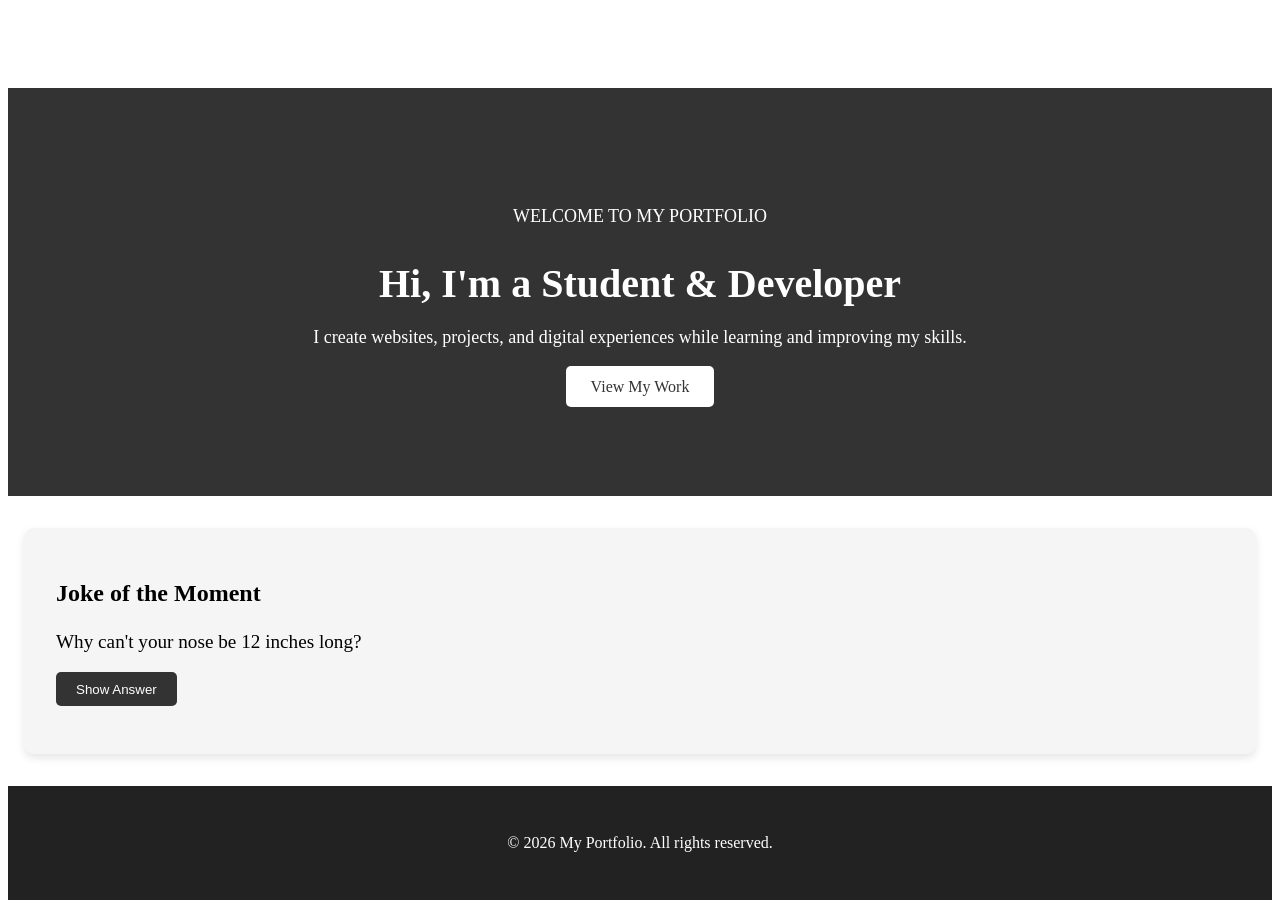
==== index.html @ 24ae62ef "initial commit" ====
<!DOCTYPE html>
<html lang="en">
<head>
    <meta charset="UTF-8">
    <meta name="viewport" content="width=device-width, initial-scale=1.0">
    <title>Document</title>
    <link rel="stylesheet" href="style.css">
</head>
<body>

    <div class="nav-trigger"></div>

   <nav class="navbar">

    <div class="logo">
    <img src="Black and White Simple Personal RS Initials Logo.png" alt="logo">
    <span>My Portfolio</span>
</div>

    <ul>
        <li><a href="index.html">Home</a></li>
        <li><a href="portfolio.html">Works</a></li>
        <li><a href="contact.html">Contact</a></li>
    </ul>

</nav>

    <main class="main-content">
        <section class="hero">
    <div class="hero-content">
        <p class="hero-small">WELCOME TO MY PORTFOLIO</p>

        <h1>Hi, I'm a Student & Developer</h1>

        <p>
            I create websites, projects, and digital experiences
            while learning and improving my skills.
        </p>

        <a href="portfolio.html" class="hero-button">
            View My Work
        </a>
    </div>
</section>

        <section id="riddle">
            <h2>Joke of the Moment</h2>

            <p id="riddle-question">Loading joke...</p>

            <button id="answer-button">
                Show Answer
            </button>

            <p id="riddle-answer"></p>
        </section>

    </main>

    <footer id="footer">
        <p>&copy; 2026 My Portfolio. All rights reserved.</p>
    </footer>

    <script src="script.js"></script>
</body>
</html>
---- style.css ----
.nav-trigger {
    position: fixed;
    left: 0;
    top: 0;
    width: 30px;
    height: 100vh;
    z-index: 1001;
}

.navbar {
    position: fixed;
    left: -200px;
    top: 0;
    width: 200px;
    height: 100vh;
    background-color: #333;
    padding: 2em 1em;
    box-sizing: border-box;
    z-index: 1000;
    transition: left 0.3s ease;
}

.navbar.open {
    left: 0;
}

.navbar ul {
    list-style: none;
    margin: 0;
    padding: 0;
}

.navbar li {
    margin: 1.5em 0;
}

.navbar li a {
    color: #fff;
    text-decoration: none;
    font-size: 1.2em;
}

.main-content {
    padding-top: 5em;
    margin-left: 0;
    width: 100%;
    box-sizing: border-box;
    transition: margin-left 0.3s ease, width 0.3s ease;
}

.main-content.sidebar-open {
    margin-left: 200px;
    width: calc(100% - 200px);
}
.logo {
    display: flex;
    align-items: center;
    gap: 10px;
    color: white;
    font-size: 1.2em;
    font-weight: bold;
    margin-bottom: 2em;
}

.logo img {
    width: 45px;
    height: 45px;
    border-radius: 50%;
    object-fit: cover;
}

.hero {
    background-color: #333;
    color: white;
    text-align: center;
    padding: 100px 20px;
}

.hero h1 {
    font-size: 40px;
    margin-bottom: 20px;
}

.hero p {
    font-size: 18px;
    margin-bottom: 30px;
}

.hero a {
    background-color: white;
    color: #333;
    padding: 12px 25px;
    text-decoration: none;
    border-radius: 5px;
}

.hero a:hover {
    background-color: #ddd;
}

#riddle {
    width: calc(100% - 2em);
    box-sizing: border-box;
    background-color: #f5f5f5;
    padding: 2em;
    margin: 2em 1em;
    border-radius: 10px;
    box-shadow: 0 4px 8px rgba(0, 0, 0, 0.1);
}

#riddle h2 {
    margin-bottom: 1em;
}

#riddle-question {
    font-size: 1.2em;
    margin-bottom: 1em;
}

#answer-button {
    padding: 0.7em 1.5em;
    background-color: #333;
    color: white;
    border: none;
    border-radius: 5px;
    cursor: pointer;
}

#answer-button:hover {
    background-color: #555;
}

#riddle-answer {
    font-weight: bold;
    color: #666;
    margin-top: 1em;
}

#footer {
    background-color: #222;
    color: #fff;
    padding: 2em;
    text-align: center;
    width: 100%;
    box-sizing: border-box;
    transition: margin-left 0.3s ease, width 0.3s ease;
}

#footer.sidebar-open {
    margin-left: 200px;
    width: calc(100% - 200px);
}
.portfolio-header {
    text-align: center;
    padding: 50px 20px 20px;
}

.portfolio-header h1 {
    font-size: 40px;
    margin-bottom: 15px;
}

.portfolio-header p {
    font-size: 18px;
    color: #666;
}

.portfolio-container {
    display: flex;
    flex-wrap: wrap;
    justify-content: center;
    gap: 25px;
    padding: 20px;
}

.portfolio-item {
    background-color: white;
    border: 1px solid #ddd;
    width: 280px;
    padding: 20px;
    box-sizing: border-box;
    box-shadow: 0 4px 8px #ddd;
    text-align: center;
}

.portfolio-item img {
    width: 100%;
    height: 180px;
    object-fit: cover;
}

.portfolio-item h2 {
    margin: 15px 0 10px;
}

.portfolio-item p {
    color: #666;
    line-height: 1.5;
}

.project-button {
    display: inline-block;
    margin-top: 15px;
    padding: 10px 20px;
    background-color: #333;
    color: white;
    text-decoration: none;
    border-radius: 5px;
}

.project-button:hover {
    background-color: #555;
}
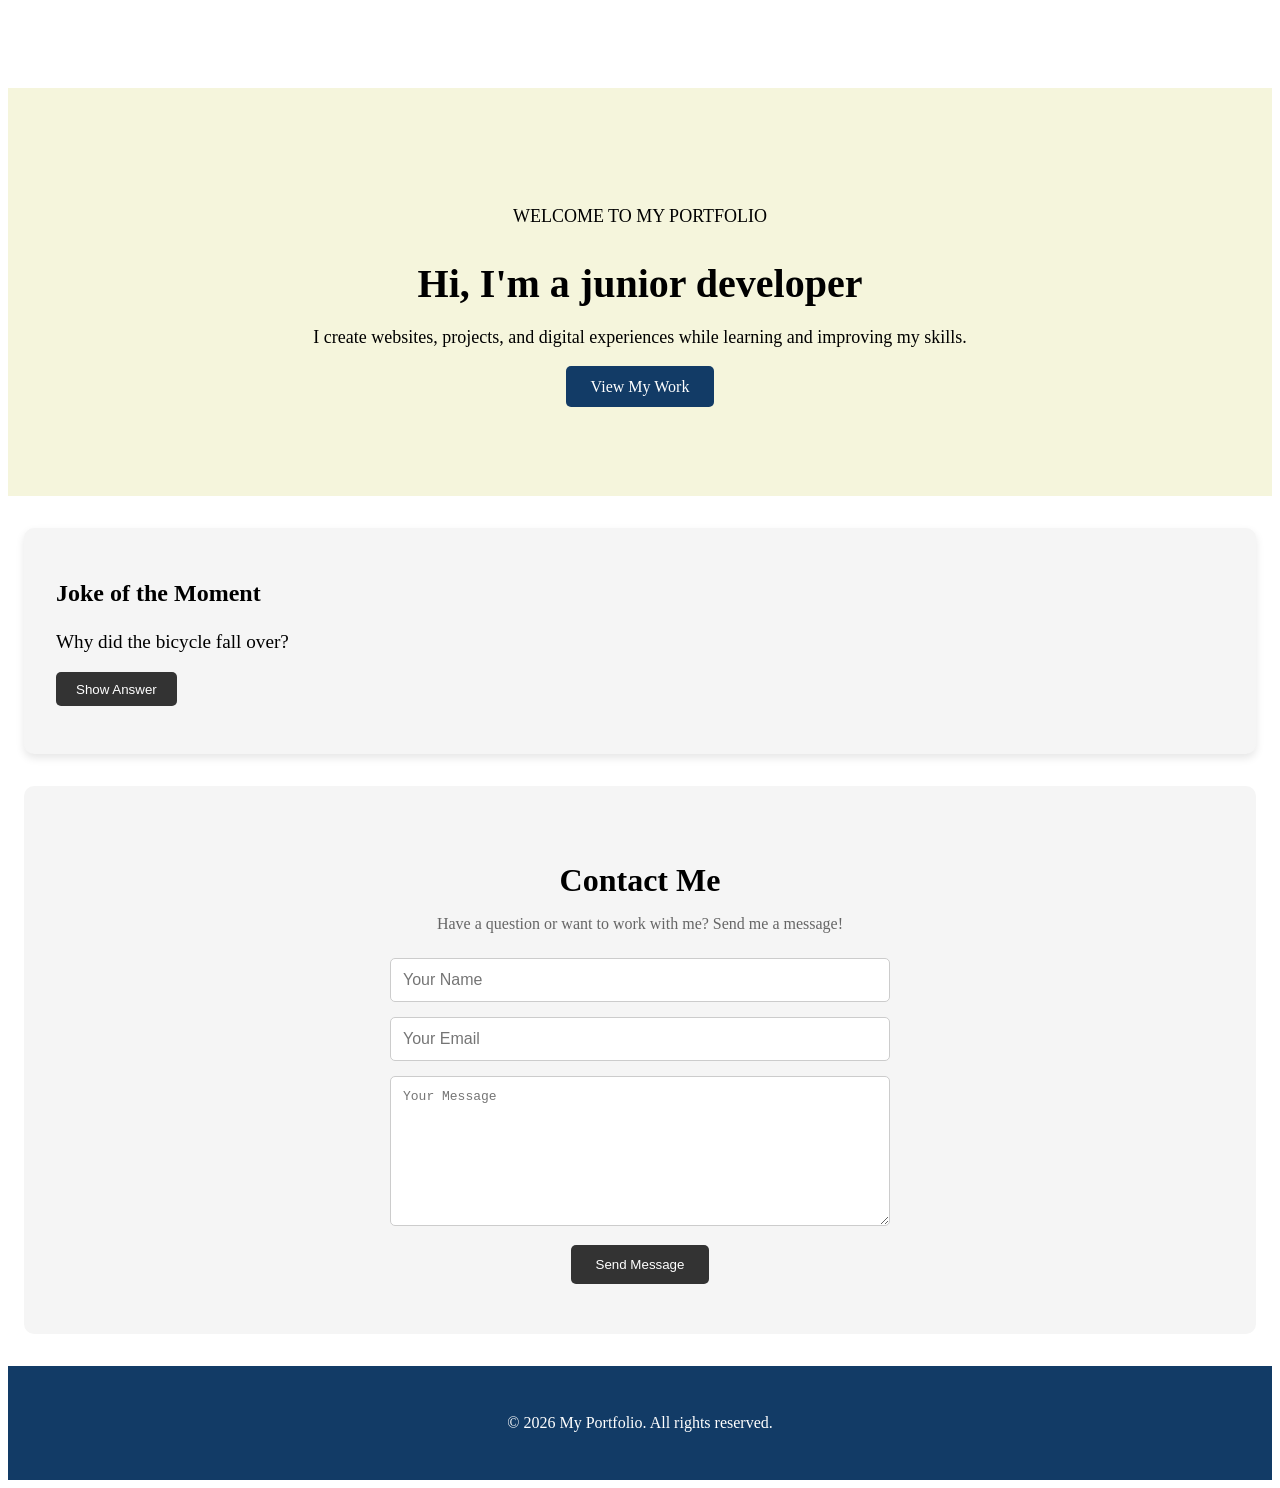
==== commit 90fd32c7: "colour change" ====
--- a/index.html
+++ b/index.html
@@ -20,7 +20,7 @@
     <ul>
         <li><a href="index.html">Home</a></li>
         <li><a href="portfolio.html">Works</a></li>
-        <li><a href="contact.html">Contact</a></li>
+        <li><a href="#contact">Contact</a></li>
     </ul>
 
 </nav>
@@ -30,7 +30,7 @@
     <div class="hero-content">
         <p class="hero-small">WELCOME TO MY PORTFOLIO</p>
 
-        <h1>Hi, I'm a Student & Developer</h1>
+        <h1>Hi, I'm a junior developer</h1>
 
         <p>
             I create websites, projects, and digital experiences
@@ -54,6 +54,21 @@
 
             <p id="riddle-answer"></p>
         </section>
+        <section id="contact">
+    <h2>Contact Me</h2>
+
+    <p>Have a question or want to work with me? Send me a message!</p>
+
+    <form id="contact-form">
+        <input type="text" id="name" placeholder="Your Name" required>
+
+        <input type="email" id="email" placeholder="Your Email" required>
+
+        <textarea id="message" placeholder="Your Message" required></textarea>
+
+        <button type="submit">Send Message</button>
+    </form>
+</section>
 
     </main>
 
--- a/style.css
+++ b/style.css
@@ -13,7 +13,7 @@
     top: 0;
     width: 200px;
     height: 100vh;
-    background-color: #333;
+    background-color: #123B66;
     padding: 2em 1em;
     box-sizing: border-box;
     z-index: 1000;
@@ -70,8 +70,8 @@
 }
 
 .hero {
-    background-color: #333;
-    color: white;
+    background-color: beige;
+    color: black;
     text-align: center;
     padding: 100px 20px;
 }
@@ -87,8 +87,8 @@
 }
 
 .hero a {
-    background-color: white;
-    color: #333;
+    background-color: #123B66;
+    color: white;
     padding: 12px 25px;
     text-decoration: none;
     border-radius: 5px;
@@ -132,12 +132,12 @@
 
 #riddle-answer {
     font-weight: bold;
-    color: #666;
+    color: #123B66;
     margin-top: 1em;
 }
 
 #footer {
-    background-color: #222;
+    background-color: #123B66;
     color: #fff;
     padding: 2em;
     text-align: center;
@@ -210,4 +210,55 @@
 
 .project-button:hover {
     background-color: #555;
+}
+#contact {
+    text-align: center;
+    padding: 50px 20px;
+    background-color: #f5f5f5;
+    margin: 2em 1em;
+    border-radius: 10px;
+}
+
+#contact h2 {
+    font-size: 2em;
+    margin-bottom: 15px;
+}
+
+#contact p {
+    color: #666;
+    margin-bottom: 25px;
+}
+
+#contact-form {
+    max-width: 500px;
+    margin: auto;
+}
+
+#contact-form input,
+#contact-form textarea {
+    width: 100%;
+    padding: 12px;
+    margin-bottom: 15px;
+    border: 1px solid #ccc;
+    border-radius: 5px;
+    box-sizing: border-box;
+    font-size: 1em;
+}
+
+#contact-form textarea {
+    height: 150px;
+    resize: vertical;
+}
+
+#contact-form button {
+    padding: 12px 25px;
+    background-color: #333;
+    color: white;
+    border: none;
+    border-radius: 5px;
+    cursor: pointer;
+}
+
+#contact-form button:hover {
+    background-color: #555;
 }
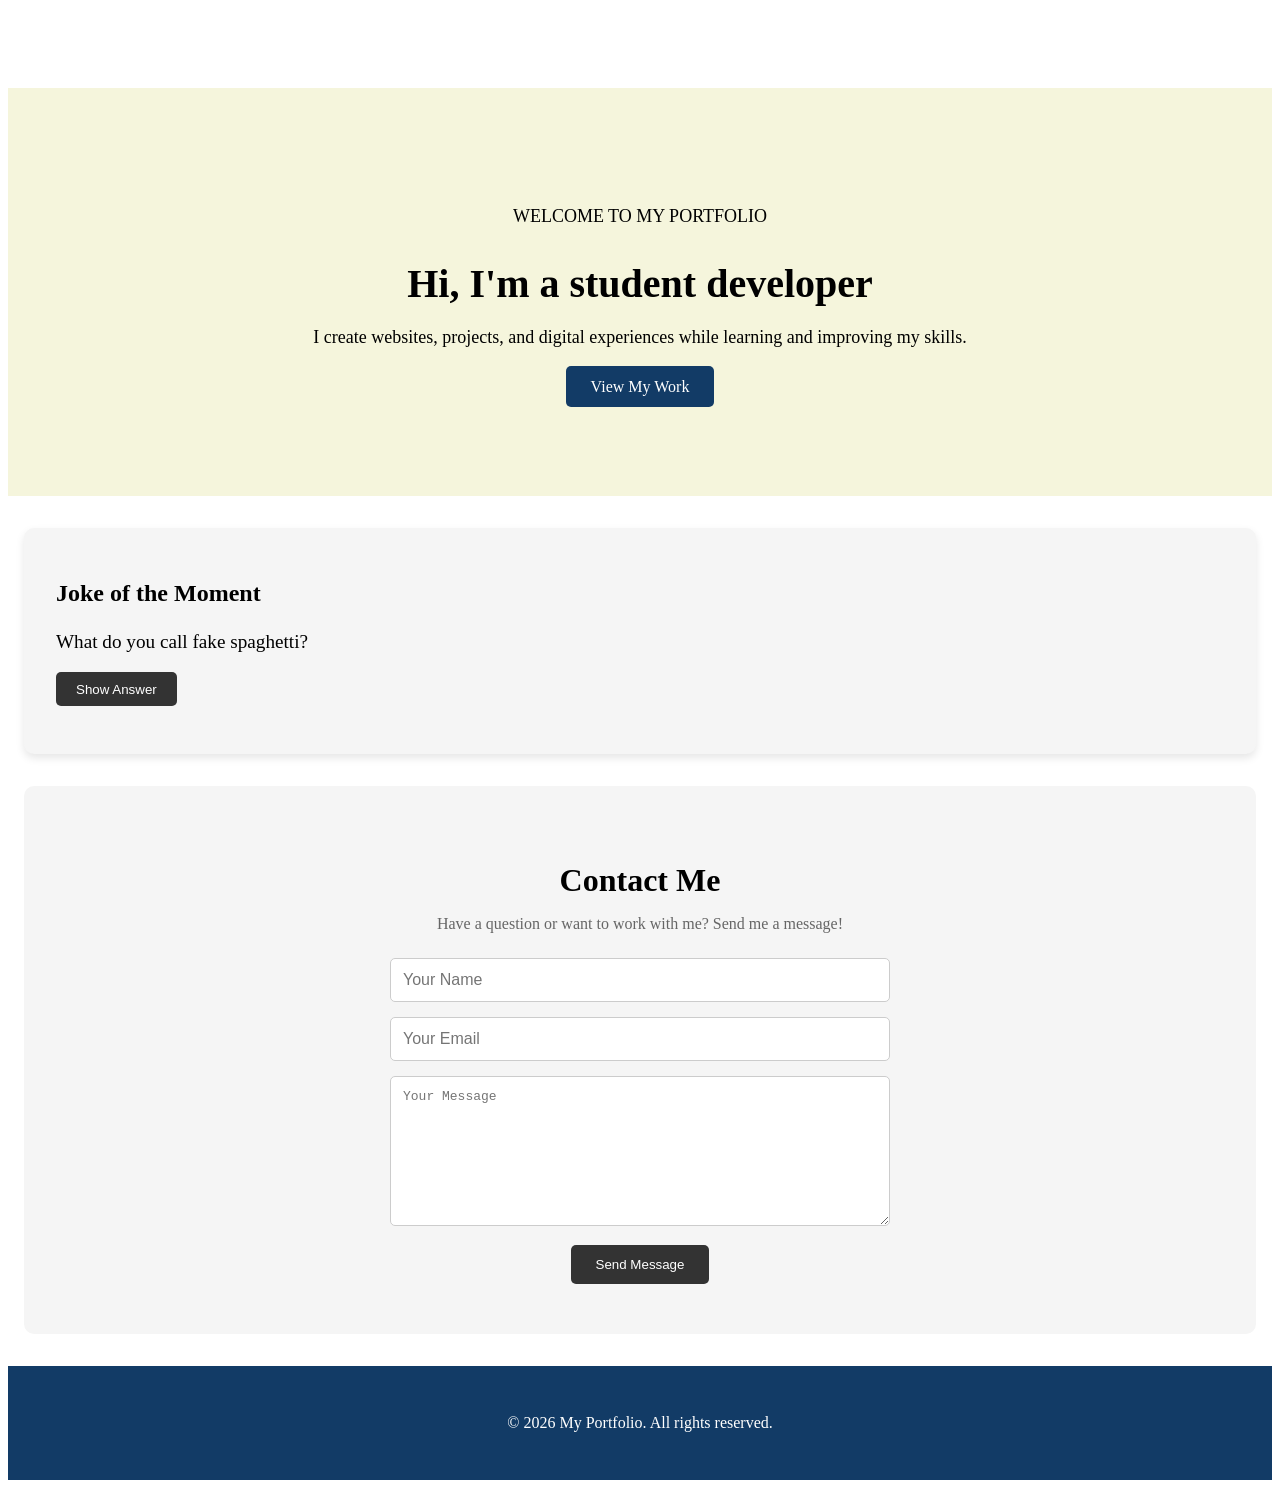
==== commit bb8b5eba: "portfolio greeting change" ====
--- a/index.html
+++ b/index.html
@@ -30,13 +30,13 @@
     <div class="hero-content">
         <p class="hero-small">WELCOME TO MY PORTFOLIO</p>
 
-        <h1>Hi, I'm a junior developer</h1>
+        <h1>Hi, I'm a student developer</h1>
 
         <p>
             I create websites, projects, and digital experiences
             while learning and improving my skills.
         </p>
-
+        
         <a href="portfolio.html" class="hero-button">
             View My Work
         </a>
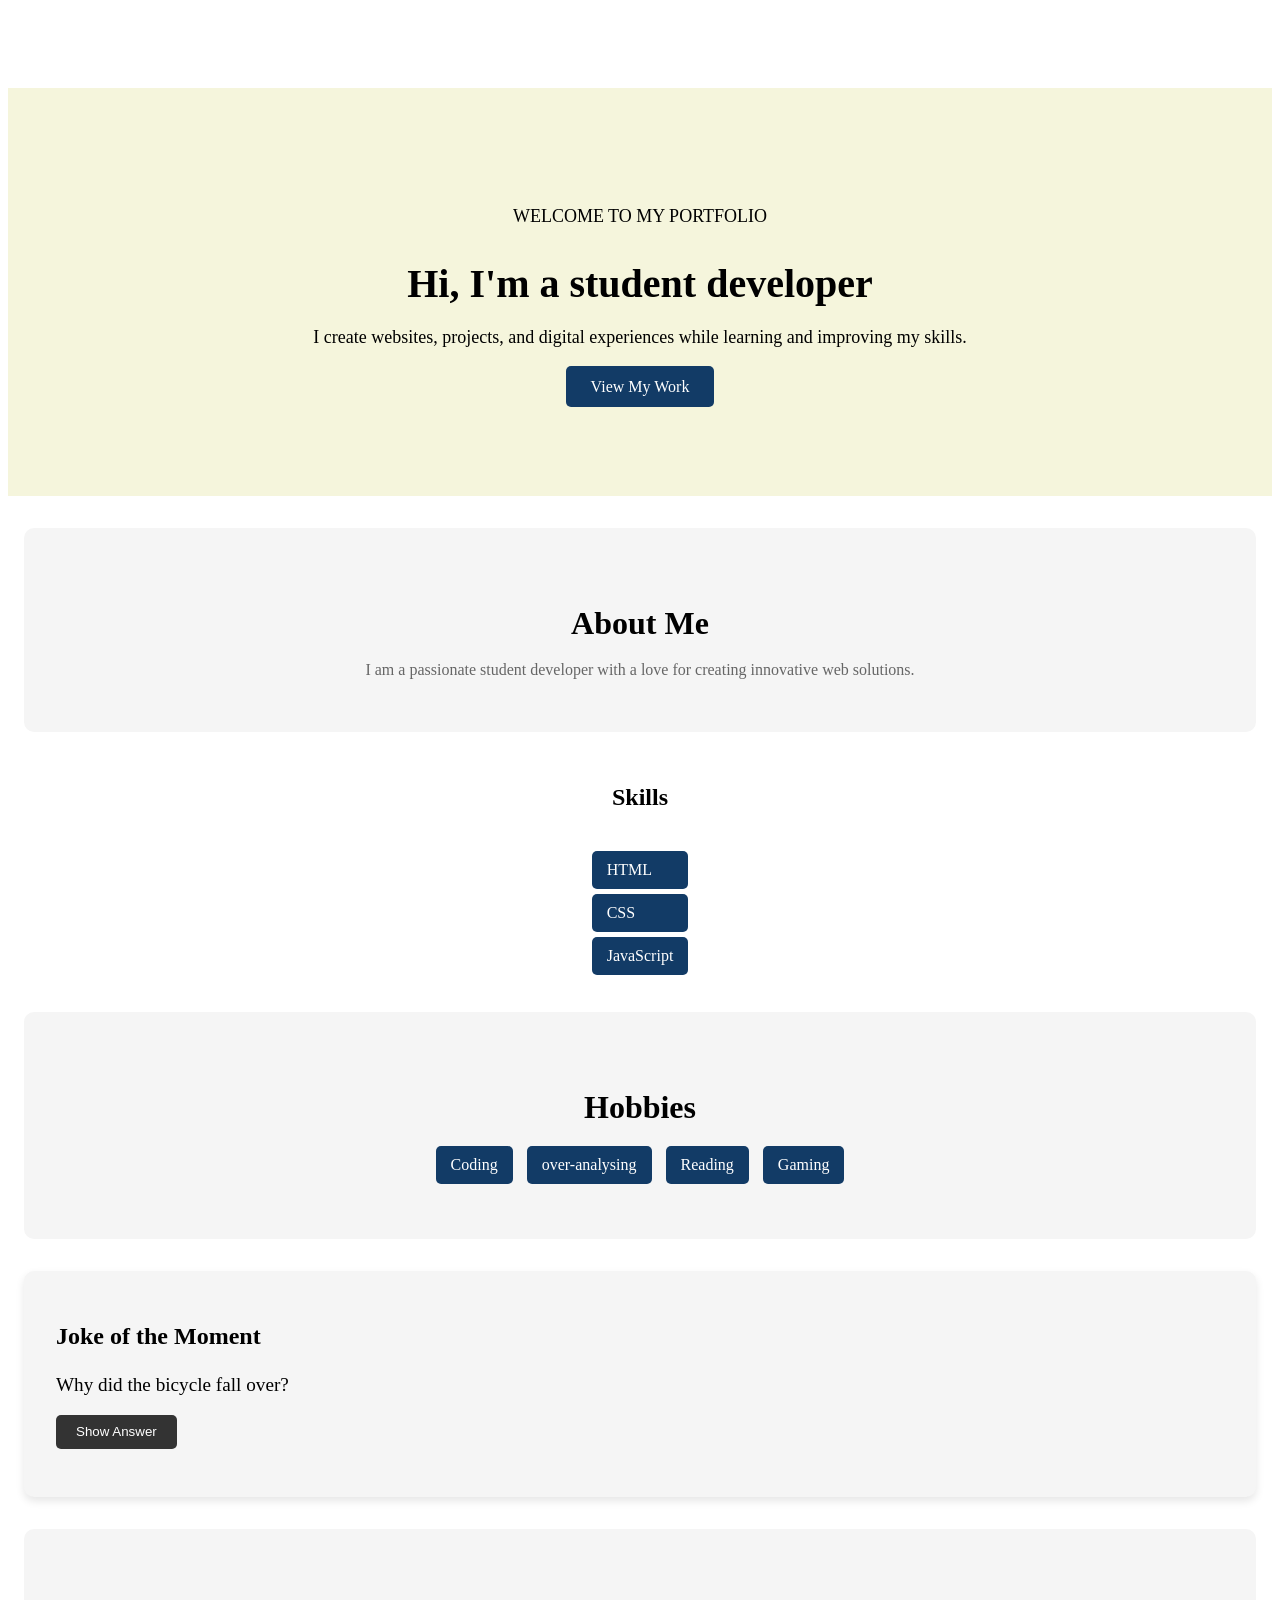
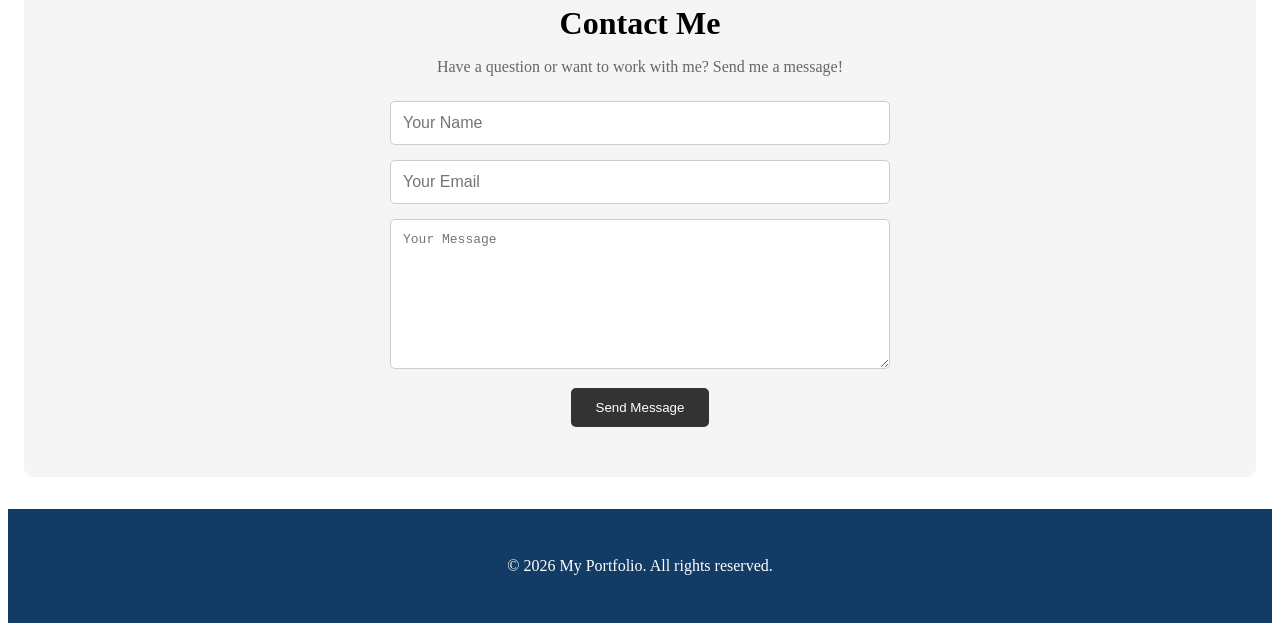
==== commit 9446f59d: "minor bug fixes" ====
--- a/index.html
+++ b/index.html
@@ -21,6 +21,8 @@
         <li><a href="index.html">Home</a></li>
         <li><a href="portfolio.html">Works</a></li>
         <li><a href="#contact">Contact</a></li>
+        <li><a href="#riddle">Joke of the Moment</a></li>
+        <li><a href="#about-me">About</a></li>
     </ul>
 
 </nav>
@@ -42,6 +44,28 @@
         </a>
     </div>
 </section>
+            
+            <section class="about-me">
+                <h2>About Me</h2>
+                <p>I am a passionate student developer with a love for creating innovative web solutions.</p>
+            </section>
+            <section class="skills">
+                <h2>Skills</h2>
+                <ul>
+                    <li>HTML</li>
+                    <li>CSS</li>
+                    <li>JavaScript</li>
+                </ul>
+            </section>
+            <section class="hobbies">
+                <h2>Hobbies</h2>
+                <ul>
+                    <li>Coding</li>
+                    <li>over-analysing</li>
+                    <li>Reading</li>
+                    <li>Gaming</li>
+                </ul>
+            </section>
 
         <section id="riddle">
             <h2>Joke of the Moment</h2>
--- a/style.css
+++ b/style.css
@@ -261,4 +261,69 @@
 
 #contact-form button:hover {
     background-color: #555;
+}
+.about-me {
+    text-align: center;
+    padding: 50px 20px;
+    background-color: #f5f5f5;
+    margin: 2em 1em;
+    border-radius: 10px;
+}
+.about-me h2 {
+    font-size: 2em;
+    margin-bottom: 15px;
+}
+.about-me p {
+    color: #666;
+    line-height: 1.6;
+    max-width: 800px;
+    margin: auto;
+}
+.hobbies {
+    text-align: center;
+    padding: 50px 20px;
+    background-color: #f5f5f5;
+    margin: 2em 1em;
+    border-radius: 10px;
+}
+.hobbies h2 {
+    font-size: 2em;
+    margin-bottom: 15px;
+}
+.hobbies ul {
+    list-style: none;
+    padding: 0;
+    margin: 0;
+}
+.hobbies li {
+    display: inline-block;
+    background-color: #123B66;
+    color: white;
+    padding: 10px 15px;
+    border-radius: 5px;
+    margin: 5px;
+}
+.skills {
+    display: flex;
+    flex-wrap: wrap;
+    justify-content: center;
+    gap: 20px;
+    margin-top: 20px;
+}
+.skills h2 {
+    width: 100%;
+    text-align: center;
+    margin-bottom: 15px;
+}
+.skills ul {
+    list-style: none;
+    padding: 0;
+    margin: 0;
+}
+.skills li {
+    background-color: #123B66;
+    color: white;
+    padding: 10px 15px;
+    border-radius: 5px;
+    margin: 5px;
 }
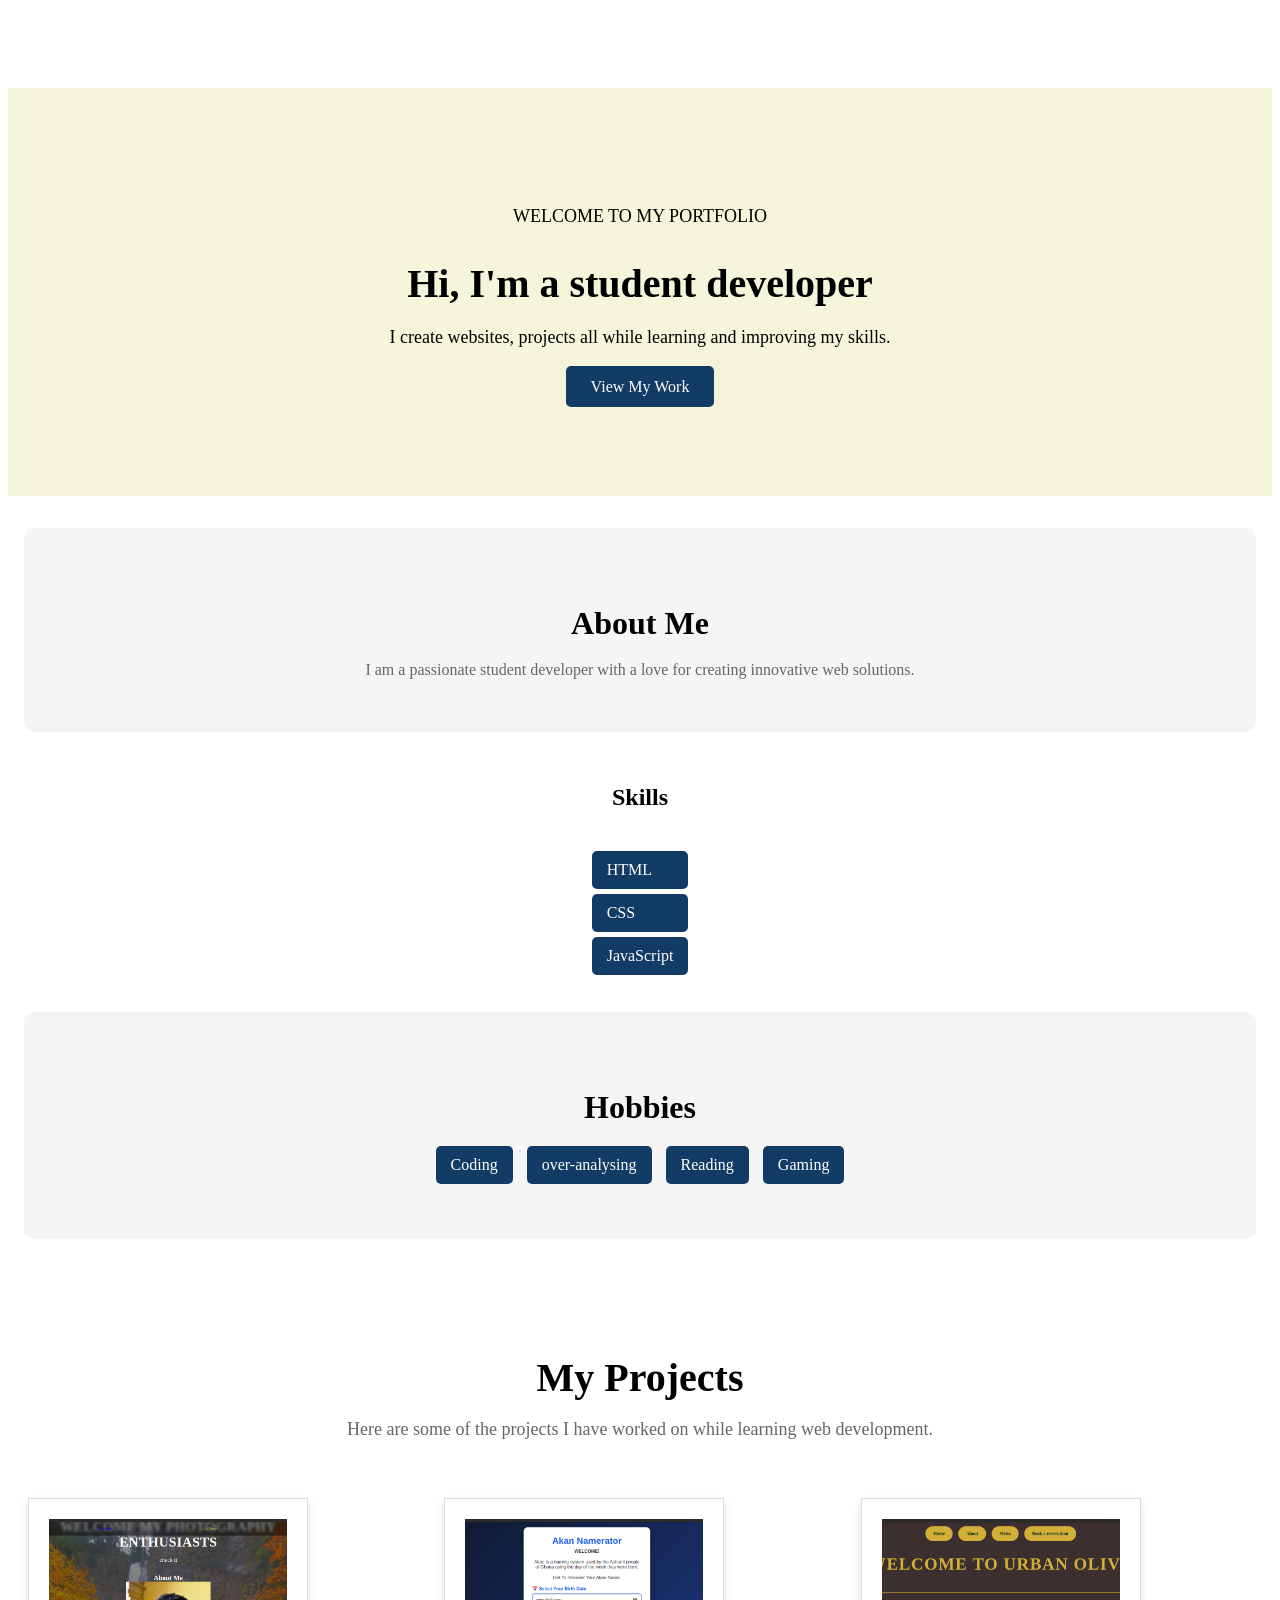
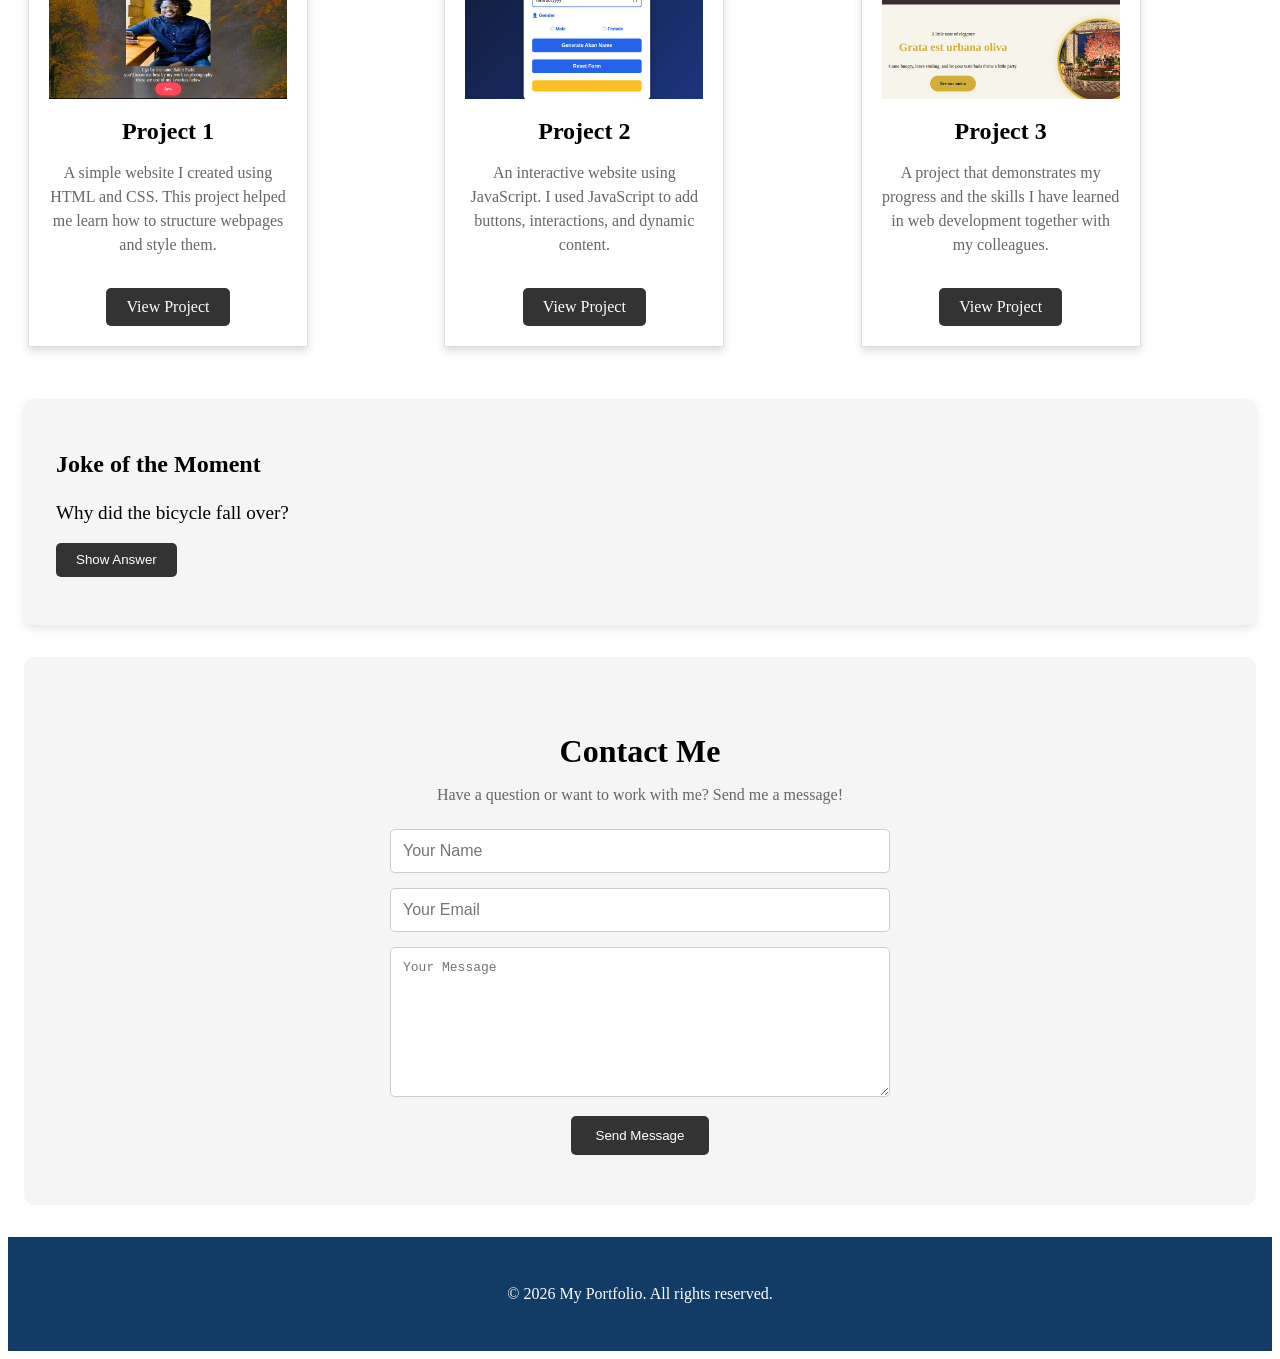
==== commit b4ea1307: "turned portfolio page to section" ====
--- a/index.html
+++ b/index.html
@@ -19,7 +19,7 @@
 
     <ul>
         <li><a href="index.html">Home</a></li>
-        <li><a href="portfolio.html">Works</a></li>
+        <li><a href="#portfolio-container">projects</a></li>
         <li><a href="#contact">Contact</a></li>
         <li><a href="#riddle">Joke of the Moment</a></li>
         <li><a href="#about-me">About</a></li>
@@ -35,7 +35,7 @@
         <h1>Hi, I'm a student developer</h1>
 
         <p>
-            I create websites, projects, and digital experiences
+            I create websites, projects all
             while learning and improving my skills.
         </p>
         
@@ -66,6 +66,82 @@
                     <li>Gaming</li>
                 </ul>
             </section>
+
+
+        <section class="portfolio-header">
+
+            <h1>My Projects</h1>
+
+            <p>
+                Here are some of the projects I have worked on
+                while learning web development.
+            </p>
+
+        </section>
+
+
+        <section class="portfolio-container">
+
+            <article class="portfolio-item">
+
+                <img src="first project.png" alt="Project 1">
+
+                <h2>Project 1</h2>
+
+                <p>
+                    A simple website I created using HTML and CSS.
+                    This project helped me learn how to structure
+                    webpages and style them.
+                </p>
+
+                <a href="https://saloyo001.github.io/photo/" class="project-button">
+                    View Project
+                </a>
+
+            </article>
+
+
+            <article class="portfolio-item">
+
+                <img src="second project.png" alt="Project 2">
+
+                <h2>Project 2</h2>
+
+                <p>
+                    An interactive website using JavaScript.
+                    I used JavaScript to add buttons, interactions,
+                    and dynamic content.
+                </p>
+
+                <a href="https://saloyo001.github.io/akan-namer/" class="project-button">
+                    View Project
+                </a>
+
+            </article>
+
+
+
+            <article class="portfolio-item">
+
+                <img src="third project.png" alt="Project 3">
+
+                <h2>Project 3</h2>
+
+                <p>
+                    A project that demonstrates my progress and
+                    the skills I have learned in web development together with my colleagues.
+                </p>
+
+                <a href="https://saloyo001.github.io/final-project/" class="project-button">
+                    View Project
+                </a>
+
+            </article>
+
+        </section>
+
+
+
 
         <section id="riddle">
             <h2>Joke of the Moment</h2>
--- a/style.css
+++ b/style.css
@@ -166,9 +166,8 @@
 }
 
 .portfolio-container {
-    display: flex;
-    flex-wrap: wrap;
-    justify-content: center;
+    display: grid;
+    grid-template-columns: repeat(auto-fit, minmax(280px, 1fr));
     gap: 25px;
     padding: 20px;
 }
